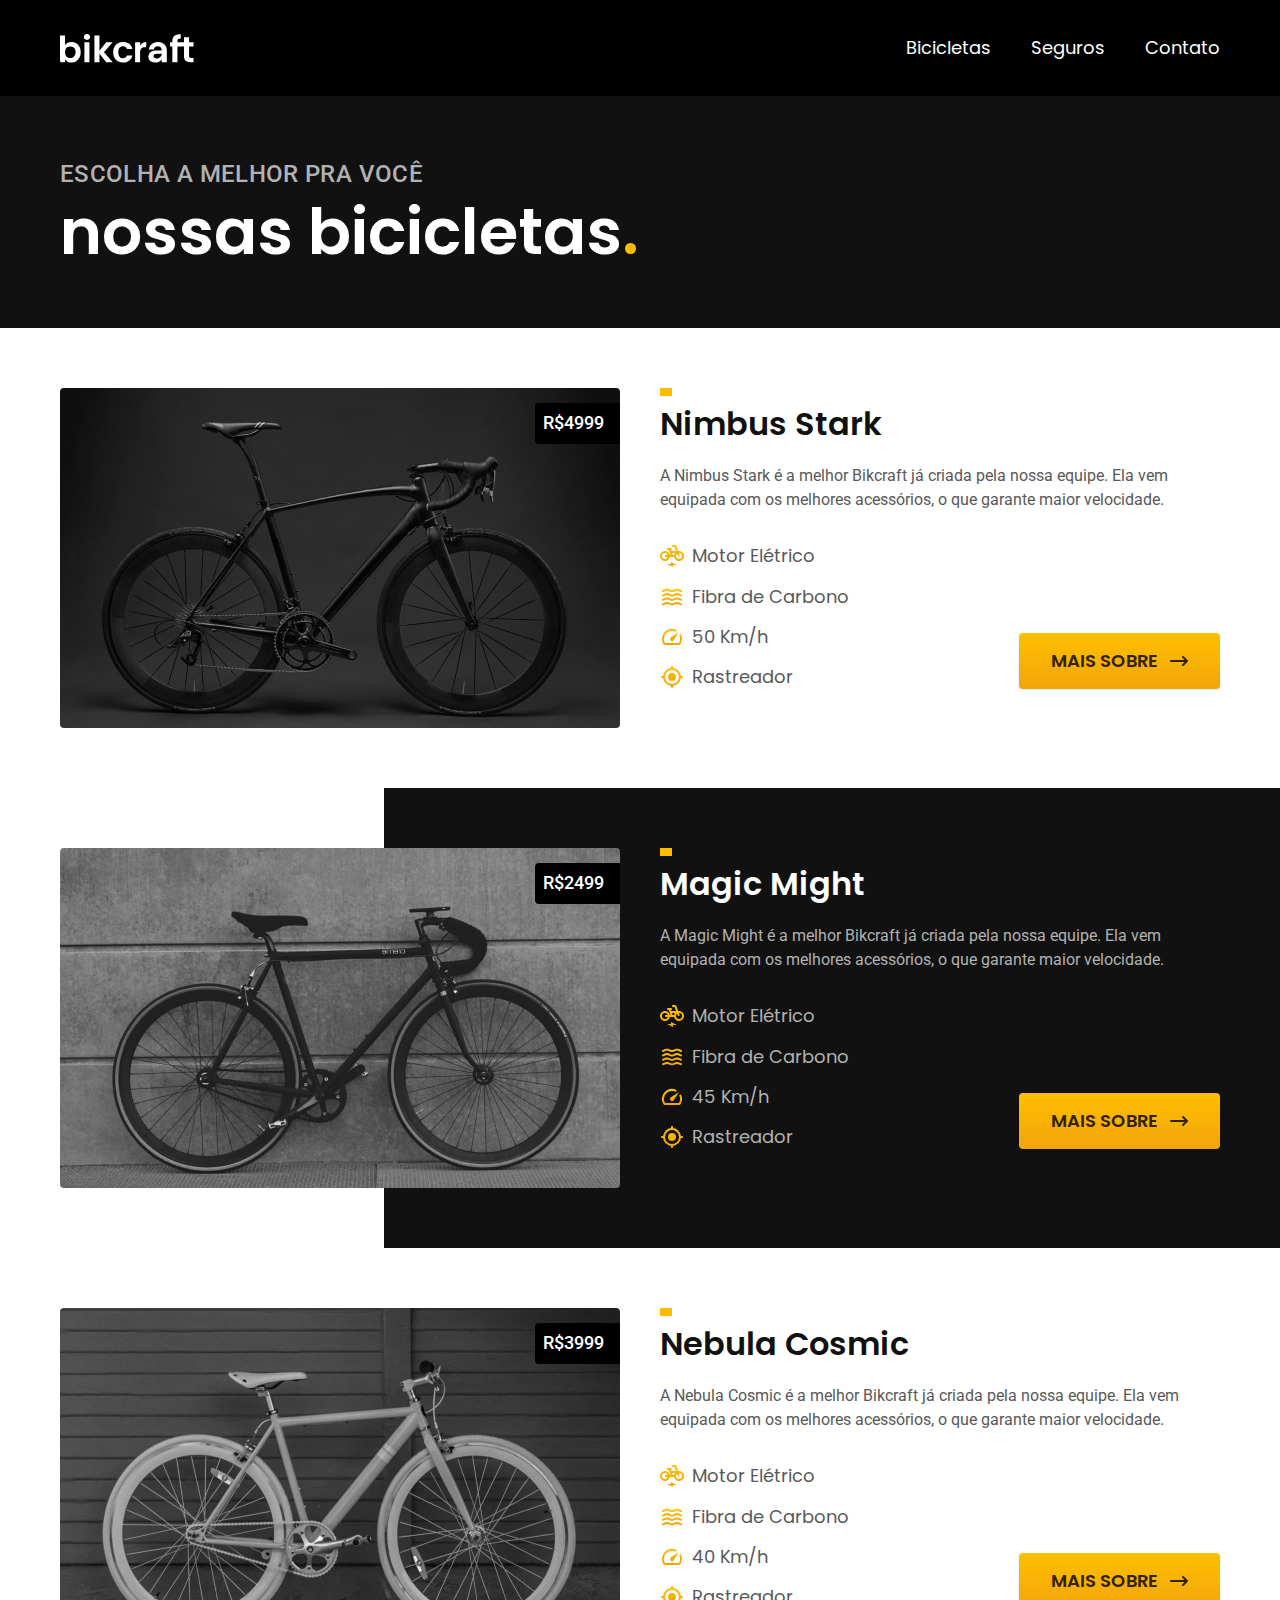
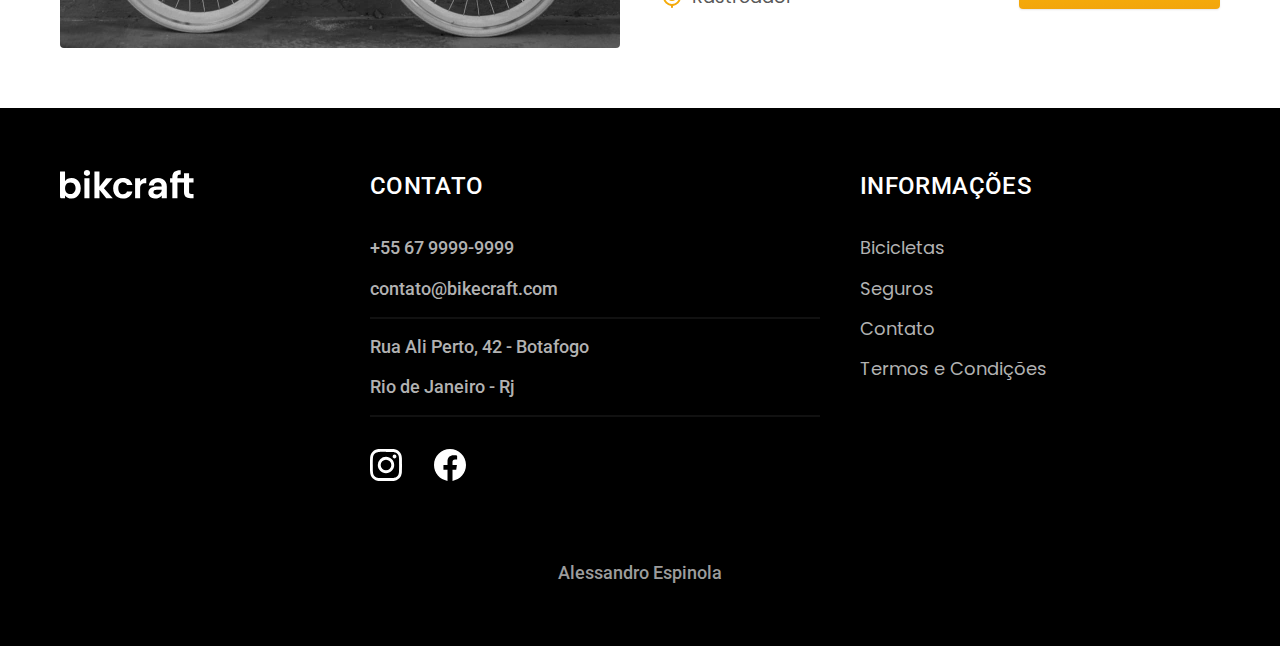
==== bicicletas.html @ d06eb5af "Novo projeto" ====
<!DOCTYPE html>
<html lang="pt-br">

<head>
  <meta charset="UTF-8">
  <meta name="viewport" content="width=device-width, initial-scale=1.0">

  <title> Bicicletas | Bikcraft</title>
  <meta name="description" content="Termos e Condições.">

  <link rel="stylesheet" href="./css/style.css">

  <link rel="preconnect" href="https://fonts.googleapis.com">
<link rel="preconnect" href="https://fonts.gstatic.com" crossorigin>
<link href="https://fonts.googleapis.com/css2?family=Lato:wght@300;400;700&family=Merriweather:wght@900&family=Poppins:wght@400;600&family=Roboto:wght@400;500&display=swap" rel="stylesheet">

  <link rel="preconnect" href="https://fonts.googleapis.com">
<link rel="preconnect" href="https://fonts.gstatic.com" crossorigin>
<link href="https://fonts.googleapis.com/css2?family=Poppins:wght@400;600&family=Roboto:wght@400;500&display=swap" rel="stylesheet">

</head>

<body id="bicicletas">

  <header class="header-bg">

    <div class="header container">
      <a href="./">
        <img src="./img/bikcraft.svg" alt="Bikcraft">
      </a>

      <nav aria-label="primaria">
        <ul class="header-menu font-1-m cor-0">
          <li><a href="./bicicletas.html">Bicicletas</a></li>
          <li><a href="./seguros.html">Seguros</a></li>
          <li><a href="./contato.html">Contato</a></li>
        </ul>
      </nav>
    </div>

  </header>

  <main>

    <div class="titulo-bg">

        <div class="titulo container"> 
            <p class="font-2-l-b cor-5">Escolha a melhor pra você</p>
            <h1 class="font-1-xxl cor-0">nossas bicicletas<span 
                class="cor-p1">.</span></h1>

        </div>
   </div>



<div>

<div class="bicicletas container">

    <div class="bicicletas-imagem">
        <img src="img/bicicletas/nimbus.jpg" alt="Bicicleta preta">
        <span class="font-2-m cor-0">R$4999</span>
    </div>

    <div class="bicicletas-conteudo">

        <h2 class="font-1-xl ">Nimbus Stark</h2>
        <p class="font-2-s cor-8">A Nimbus Stark é a melhor Bikcraft já criada pela nossa equipe. Ela vem equipada com os melhores acessórios, o que garante maior velocidade.</p>

        <ul class="font-1-m cor-8">
            <li>
                <img src="img/icones/eletrica.svg" alt="">
                Motor Elétrico
            </li>

            <li>
                <img src="img/icones/carbono.svg" alt="">
               Fibra de Carbono
            </li>

            <li>
                <img src="img/icones/velocidade.svg" alt="">
                50 Km/h
            </li>

            <li>
                <img src="img/icones/rastreador.svg" alt="">
                Rastreador
            </li>
        </ul>

        <a class="botao seta" href="./bicicletas/nimbus.html">Mais Sobre</a>
    </div>

</div>



<div class="bicicletas-bg">

<div class="bicicletas container">

    <div class="bicicletas-imagem">
        <img src="img/bicicletas/magic.jpg" alt="Bicicleta preta">
        <span class="font-2-m cor-0">R$2499</span>
    </div>

    <div class="bicicletas-conteudo">

        <h2 class="font-1-xl cor-0">Magic Might</h2>
        <p class="font-2-s cor-5">A Magic Might é a melhor Bikcraft já criada pela nossa equipe. Ela vem equipada com os melhores acessórios, o que garante maior velocidade.</p>

        <ul class="font-1-m cor-5">
            <li>
                <img src="img/icones/eletrica.svg" alt="">
                Motor Elétrico
            </li>

            <li>
                <img src="img/icones/carbono.svg" alt="">
               Fibra de Carbono
            </li>

            <li>
                <img src="img/icones/velocidade.svg" alt="">
                45 Km/h
            </li>

            <li>
                <img src="img/icones/rastreador.svg" alt="">
                Rastreador
            </li>
        </ul>

        <a class="botao seta" href="./bicicletas/magic.html">Mais Sobre</a>
    </div>

</div>

</div>

<div>



    <div class="bicicletas container">

        <div class="bicicletas-imagem">
            <img src="img/bicicletas/nebula.jpg" alt="Bicicleta preta">
            <span class="font-2-m cor-0">R$3999</span>
        </div>

        <div class="bicicletas-conteudo">

            <h2 class="font-1-xl">Nebula Cosmic</h2>
            <p class="font-2-s cor-8">A Nebula Cosmic é a melhor Bikcraft já criada pela nossa equipe. Ela vem equipada com os melhores acessórios, o que garante maior velocidade.</p>

            <ul class="font-1-m cor-8">
                <li>
                    <img src="img/icones/eletrica.svg" alt="">
                    Motor Elétrico
                </li>

                <li>
                    <img src="img/icones/carbono.svg" alt="">
                   Fibra de Carbono
                </li>

                <li>
                    <img src="img/icones/velocidade.svg" alt="">
                    40 Km/h
                </li>

                <li>
                    <img src="img/icones/rastreador.svg" alt="">
                    Rastreador
                </li>
            </ul>

            <a class="botao seta" href="./bicicletas/nebula.html">Mais Sobre</a>
        </div>

    </div>

  </main>




  <footer class="footer-bg">

    <div class="footer container">
          <img src="img/bikcraft.svg" alt="Bikcraft">
          <div class="footer-contato">

            <h3 class="font-2-l-b cor-0">Contato</h3>

            <ul class=" font-2-m cor-5">

              <li><a href="tel:+5599999999">+55 67 9999-9999</a></li>
              <li><a href="tel:mailto">contato@bikecraft.com</a></li>
              <li>Rua Ali Perto, 42 - Botafogo</li>
              <li>Rio de Janeiro - Rj</li>
            </ul>

            <div class="footer-redes">

                <a  href="https://www.instagram.com/programadorfullstackpower/" target="_blank">
                  <img src="img/redes/instagram.svg" alt="Instagran">
                </a>

                <a  href="https://www.facebook.com/alessandro.dasilvaespinola/" target="_blank">
                  <img src="img/redes/facebook.svg" alt="Facebook">
                </a>

  
          </div>

          </div>

          <div class="footer-informacoes">
            <h3 class="font-2-l-b cor-0">Informações</h3>

            <nav>
                <ul class="font-1-m cor-5">
                  <li><a href="./bicicletas.html">Bicicletas</a></li>
                  <li><a href="./seguros.html">Seguros</a></li>
                  <li><a href="./contato.html">Contato</a></li>
                  <li><a href="./termos.html"></a>Termos e Condições</li>

                </ul>


            </nav>

          </div>

          <p class="footer-copy font-2-m cor-6"><a href="https://www.linkedin.com/in/alessandro-espinola-730a83119/" target="_blank" >Alessandro Espinola</a></p>
    </div>

  </footer>

</body>

</html>
---- css/style.css ----
@import "./global/global.css";
@import "./ultilidades/tipografia.css";
@import "./ultilidades/cores.css";

@import "./global/header.css";
@import "./global/footer.css";

/* ultilidades*/

@import "./ultilidades/componentes.css";


/*Home*/
@import "./home/introducao.css";
@import "./home/tecnologia.css";
@import "./home/parceiros.css";
@import "./home/depoimento.css";


/* Bicicletas*/
@import "./bicicletas/bicicletas-lista.css";
@import "./bicicletas/bicicletas.css";


/* Bicicleta*/
@import "./bicicleta/bicicleta.css";

/* seguros*/
@import "./seguros/seguros.css";
@import "./seguros/vantagens.css";
@import "./seguros/perguntas.css";


/* termos*/
@import "./termos/termos.css";
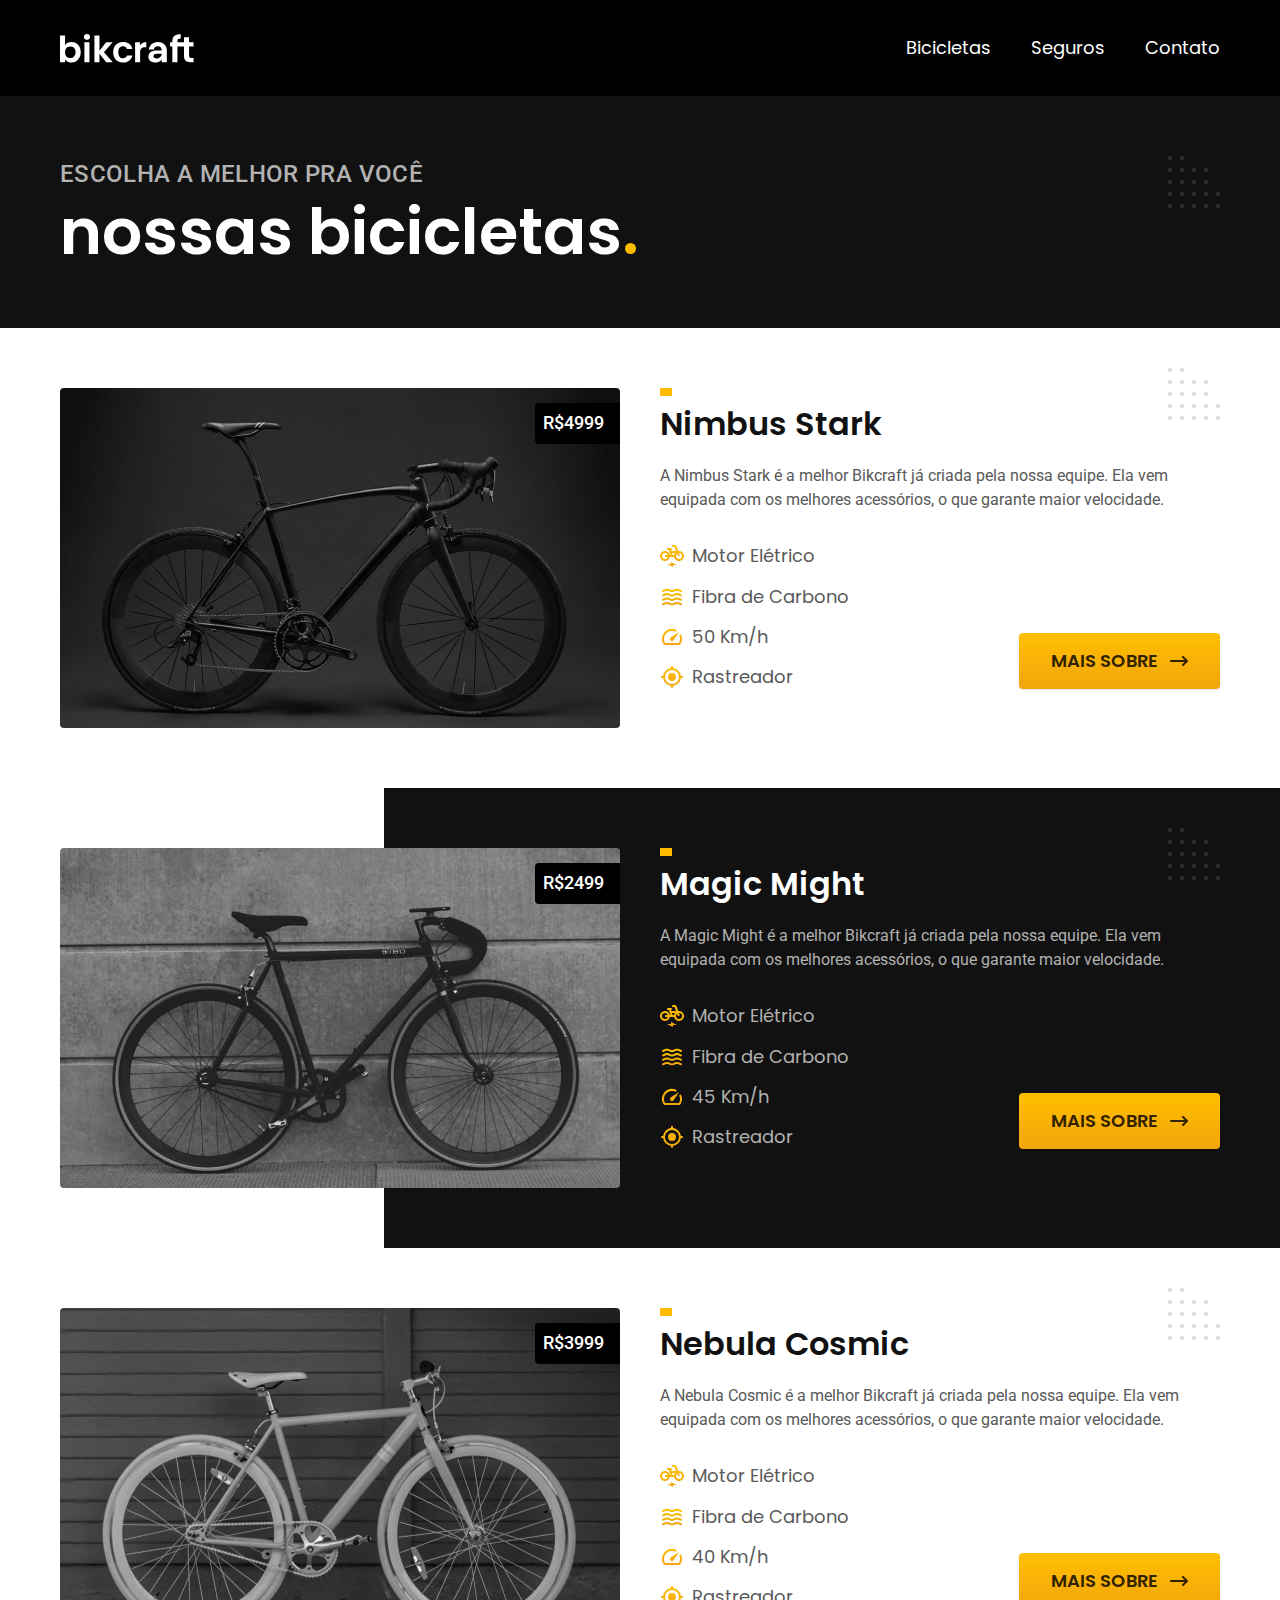
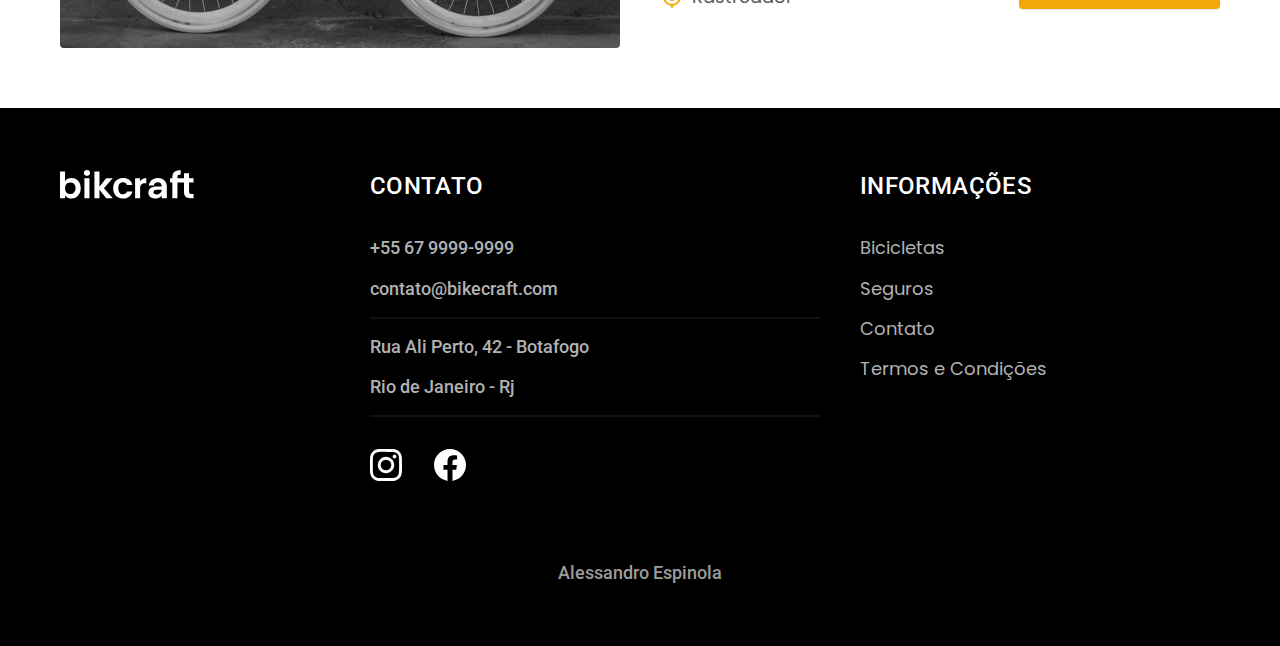
==== commit 4804aad5: "Atualização dados" ====
--- a/bicicletas.html
+++ b/bicicletas.html
@@ -7,6 +7,8 @@
 
   <title> Bicicletas | Bikcraft</title>
   <meta name="description" content="Termos e Condições.">
+
+  <link rel="preload" href="./css/style.css" as="style">
 
   <link rel="stylesheet" href="./css/style.css">
 
--- a/css/style.css
+++ b/css/style.css
@@ -8,6 +8,7 @@
 /* ultilidades*/
 
 @import "./ultilidades/componentes.css";
+@import "./ultilidades/formulario.css";
 
 
 /*Home*/
@@ -24,6 +25,7 @@
 
 /* Bicicleta*/
 @import "./bicicleta/bicicleta.css";
+@import "./bicicleta/seguro.css";
 
 /* seguros*/
 @import "./seguros/seguros.css";
@@ -31,6 +33,21 @@
 @import "./seguros/perguntas.css";
 
 
+/* contato*/
+
+
+@import "./contato/contato.css";
+@import "./contato/lojas.css";
+
+
+/* orcamento*/
+
+
+@import "./orcamento/orcamento.css";
+
+
+
+
 /* termos*/
 @import "./termos/termos.css";
 
--- a/css/style.css
+++ b/css/style.css
@@ -8,6 +8,7 @@
 /* ultilidades*/
 
 @import "./ultilidades/componentes.css";
+@import "./ultilidades/formulario.css";
 
 
 /*Home*/
@@ -24,6 +25,7 @@
 
 /* Bicicleta*/
 @import "./bicicleta/bicicleta.css";
+@import "./bicicleta/seguro.css";
 
 /* seguros*/
 @import "./seguros/seguros.css";
@@ -31,6 +33,21 @@
 @import "./seguros/perguntas.css";
 
 
+/* contato*/
+
+
+@import "./contato/contato.css";
+@import "./contato/lojas.css";
+
+
+/* orcamento*/
+
+
+@import "./orcamento/orcamento.css";
+
+
+
+
 /* termos*/
 @import "./termos/termos.css";
 
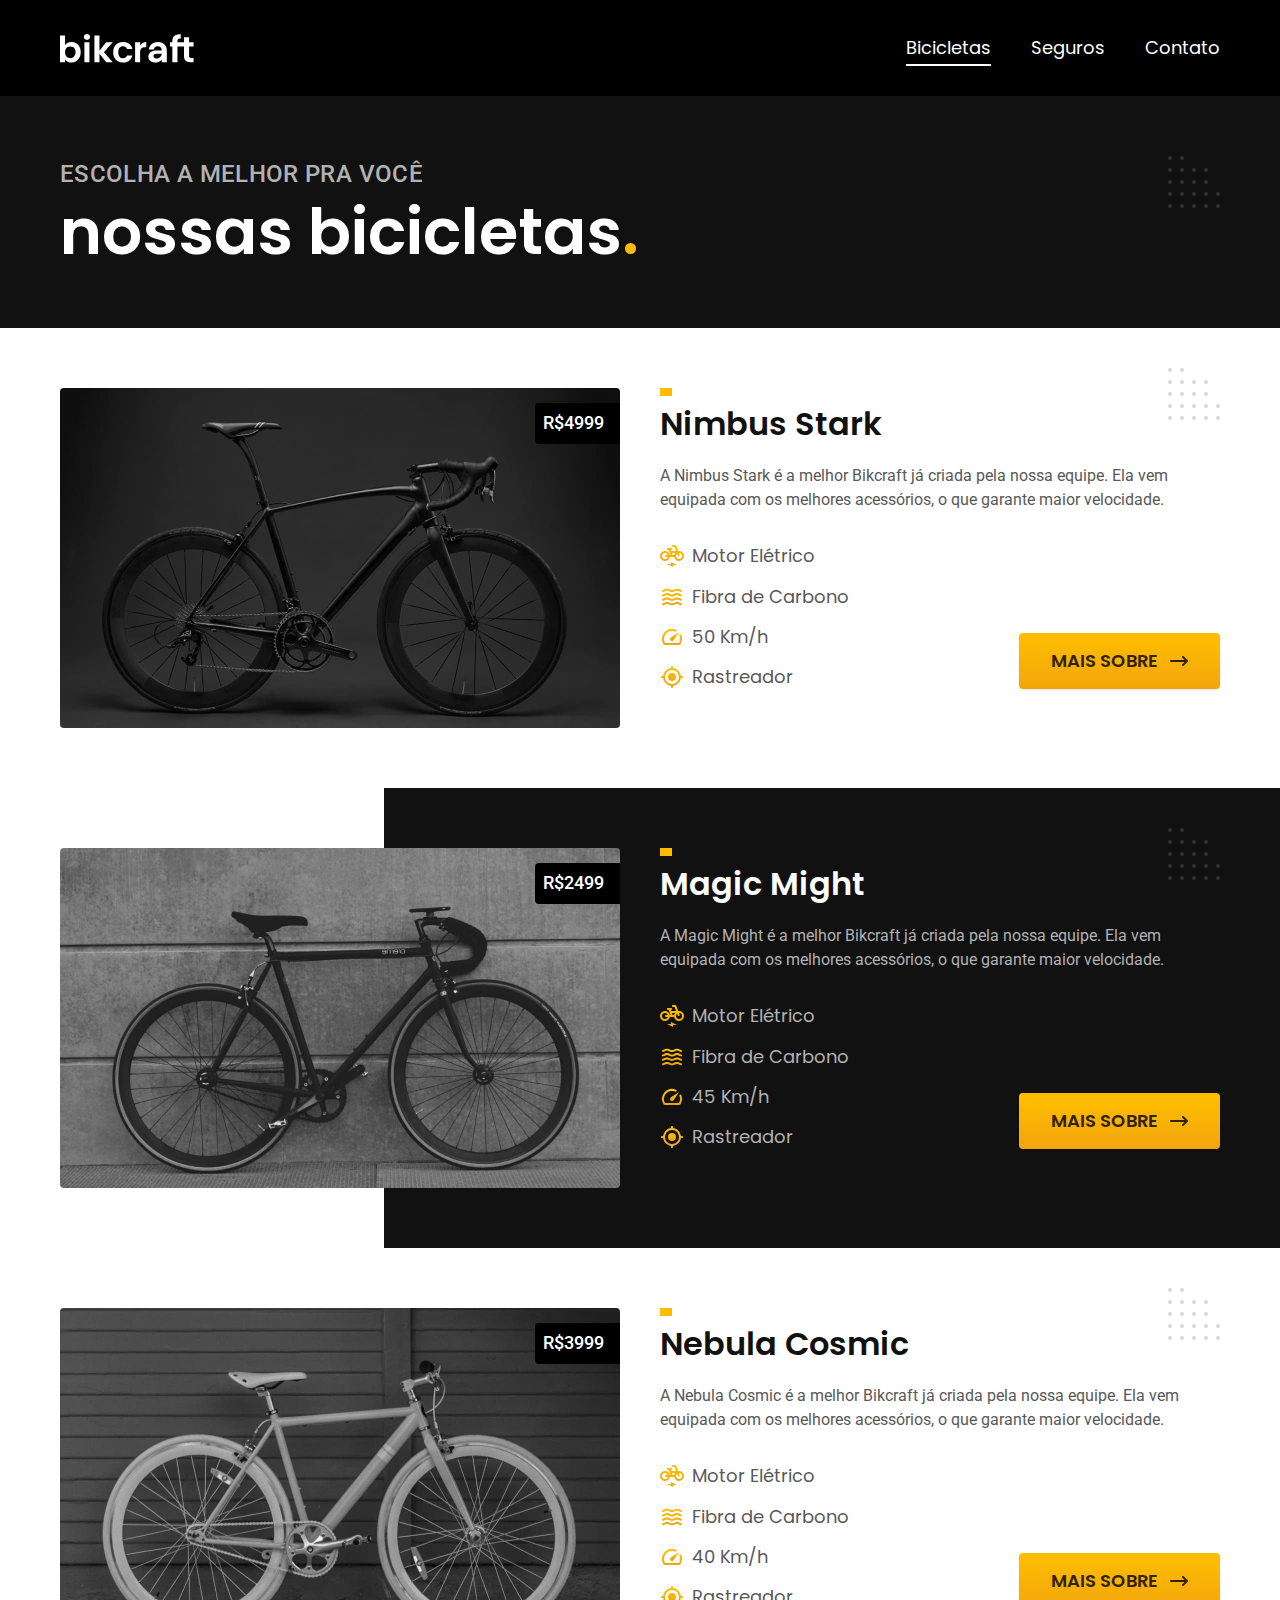
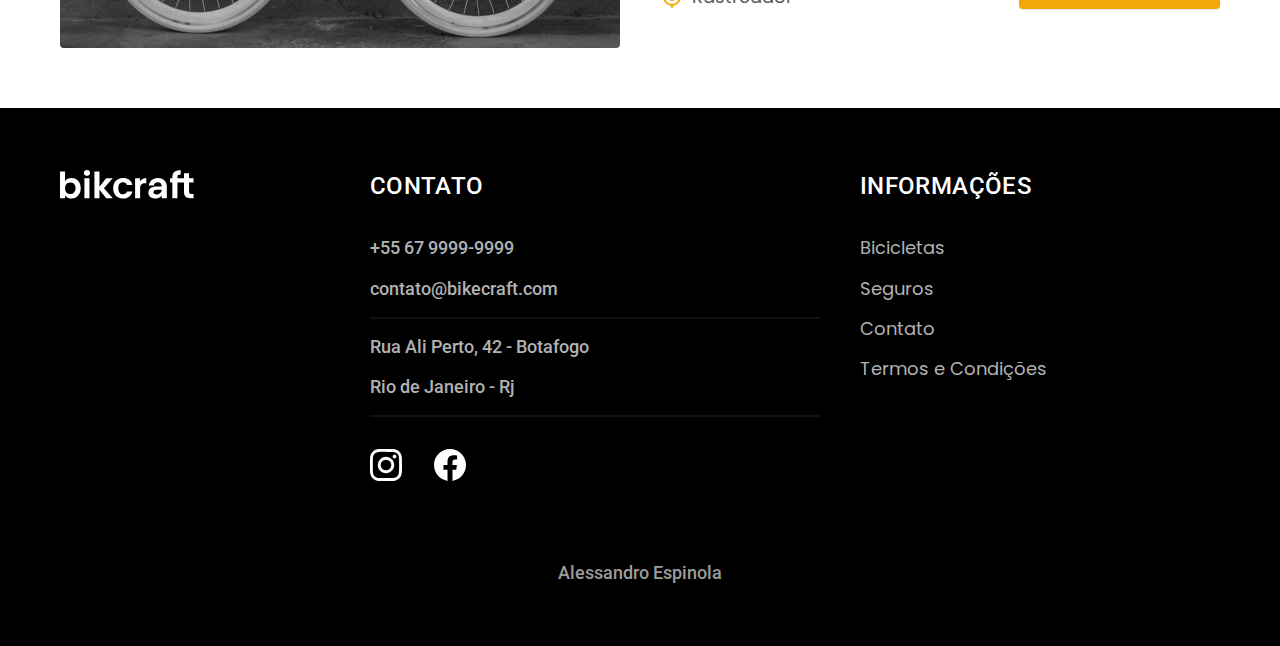
==== commit b06806cd: "Feito javaScript 1/7" ====
--- a/bicicletas.html
+++ b/bicicletas.html
@@ -243,6 +243,8 @@
 
   </footer>
 
+        <script src="./js/script.js"></script>
+
 </body>
 
 </html>